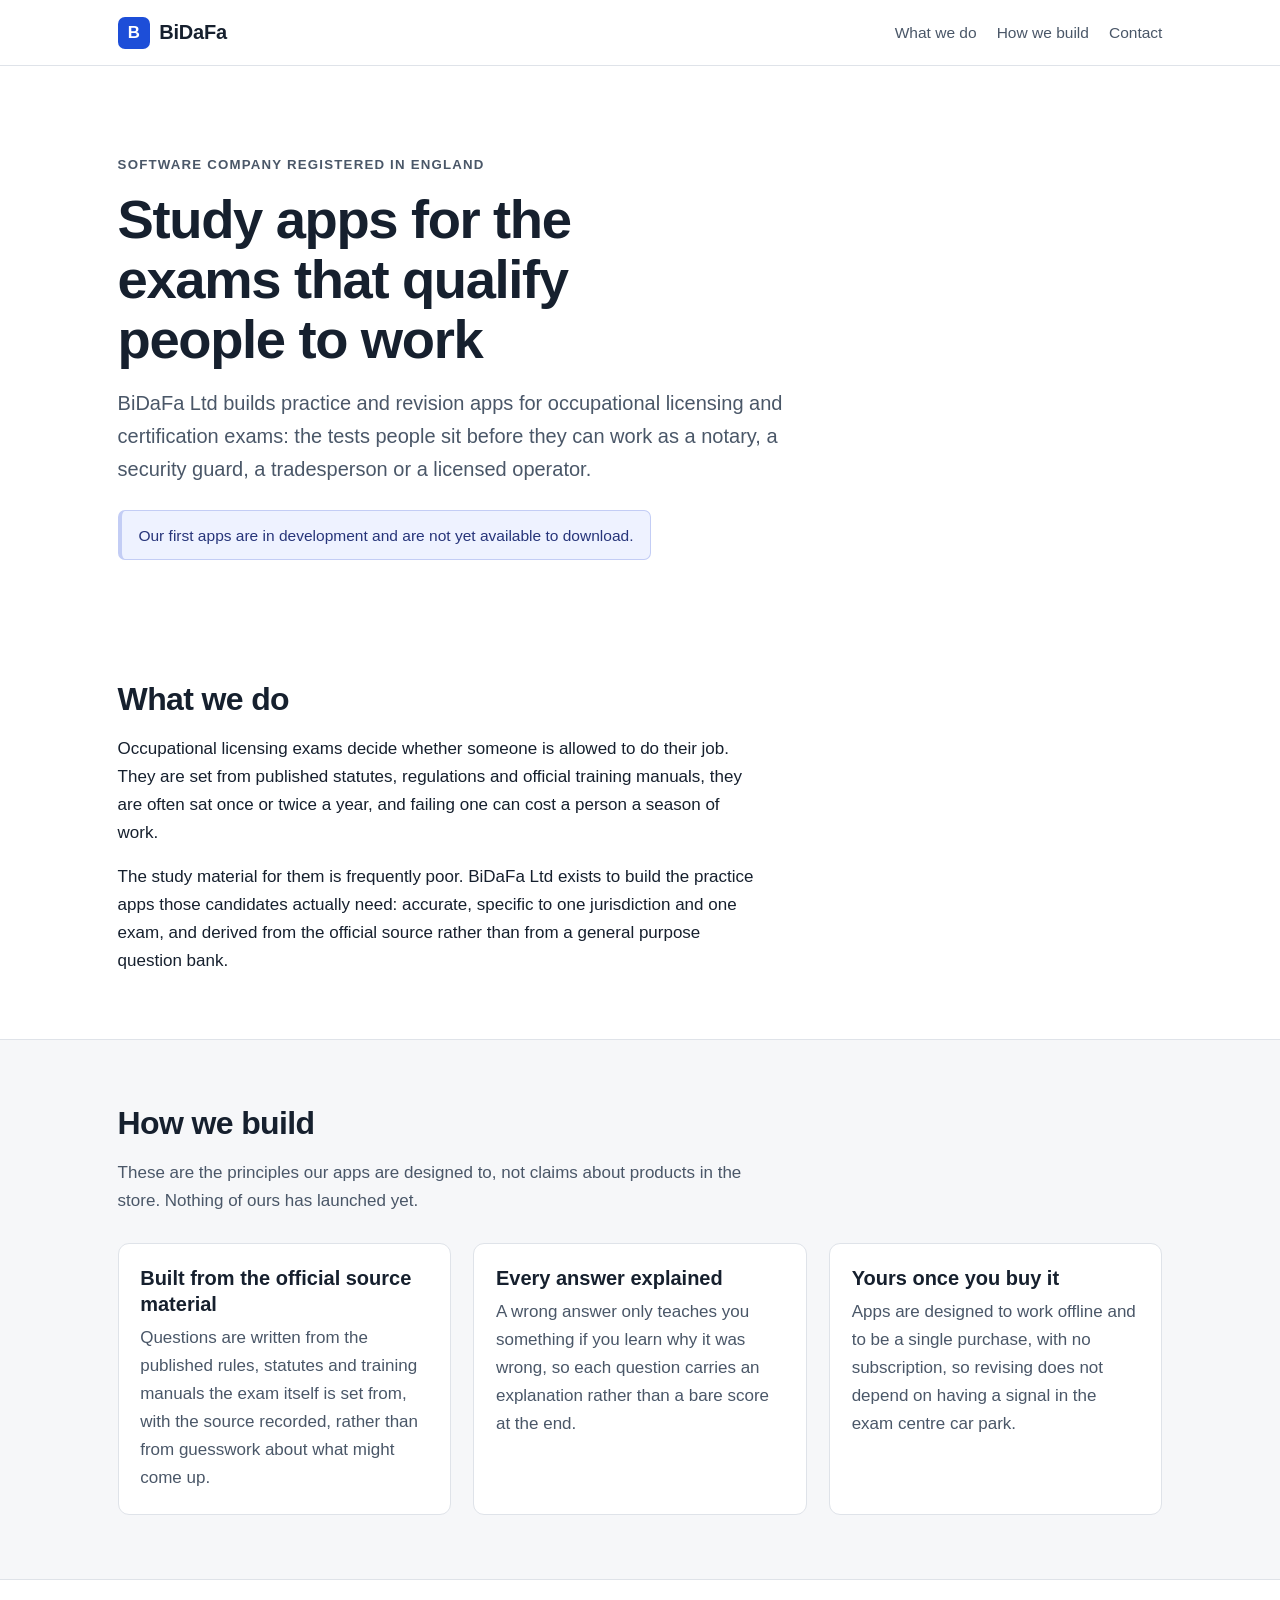
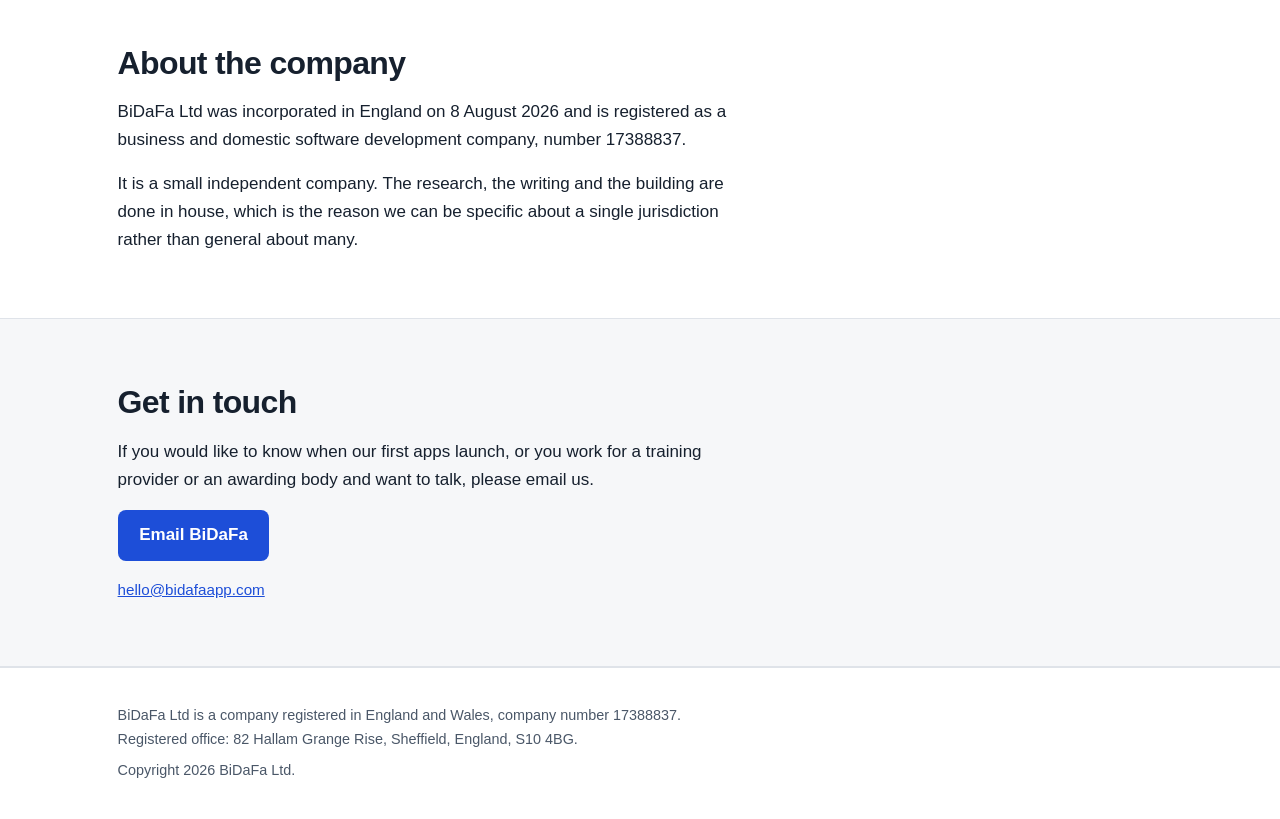
==== docs/index.html @ 407df208 "feat: v0 of the BiDaFa Ltd website, data-driven static build A clean, honest, fast landing page for " ====
<!doctype html>
<html lang="en-GB">
<head>
<meta charset="utf-8">
<meta name="viewport" content="width=device-width, initial-scale=1">

<title>BiDaFa Ltd | Practice apps for licensing and certification exams</title>
<meta name="description" content="BiDaFa Ltd is a software company registered in England, building practice and revision apps for occupational licensing and certification exams. First apps in development.">
<link rel="canonical" href="https://bidafaapp.com/">
<meta name="robots" content="index, follow">

<meta property="og:type" content="website">
<meta property="og:site_name" content="BiDaFa">
<meta property="og:locale" content="en_GB">
<meta property="og:title" content="BiDaFa Ltd | Practice apps for licensing and certification exams">
<meta property="og:description" content="BiDaFa Ltd is a software company registered in England, building practice and revision apps for occupational licensing and certification exams. First apps in development.">
<meta property="og:url" content="https://bidafaapp.com/">
<meta name="twitter:card" content="summary">

<meta name="theme-color" content="#0f172a" media="(prefers-color-scheme: dark)">
<meta name="theme-color" content="#ffffff" media="(prefers-color-scheme: light)">

<link rel="icon" href="/assets/favicon.svg" type="image/svg+xml">
<link rel="stylesheet" href="/assets/styles.css">

<script type="application/ld+json">{
  "@context": "https://schema.org",
  "@type": "Organization",
  "name": "BiDaFa",
  "legalName": "BIDAFA LTD",
  "url": "https://bidafaapp.com/",
  "email": "hello@bidafaapp.com",
  "foundingDate": "2026-08-08",
  "description": "BiDaFa Ltd is a software company registered in England, building practice and revision apps for occupational licensing and certification exams. First apps in development.",
  "identifier": {
    "@type": "PropertyValue",
    "name": "Companies House company number",
    "value": "17388837"
  },
  "address": {
    "@type": "PostalAddress",
    "streetAddress": "82 Hallam Grange Rise",
    "addressLocality": "Sheffield",
    "postalCode": "S10 4BG",
    "addressCountry": "GB"
  },
  "contactPoint": {
    "@type": "ContactPoint",
    "contactType": "customer support",
    "email": "hello@bidafaapp.com",
    "areaServed": "GB"
  }
}</script>
</head>

<body>
<a class="skip" href="#main">Skip to content</a>

<header class="site-header">
  <div class="wrap header-inner">
    <a class="brand" href="/" aria-label="BiDaFa Ltd home">
      <span class="brand-mark" aria-hidden="true">B</span>
      <span class="brand-text">BiDaFa</span>
    </a>
    <nav aria-label="Primary">
      <ul class="nav">
        <li><a href="#what-we-do">What we do</a></li>
        <li><a href="#how-we-build">How we build</a></li>
        <li><a href="#contact">Contact</a></li>
      </ul>
    </nav>
  </div>
</header>

<main id="main">

<section class="hero">
  <div class="wrap">
    <p class="eyebrow">Software company registered in England</p>
    <h1>Study apps for the exams that qualify people to work</h1>
    <p class="lead">BiDaFa Ltd builds practice and revision apps for occupational licensing and certification exams: the tests people sit before they can work as a notary, a security guard, a tradesperson or a licensed operator.</p>
    <p class="status" role="note">Our first apps are in development and are not yet available to download.</p>
  </div>
</section>

<section id="what-we-do" class="band" aria-labelledby="what-we-do-h">
  <div class="wrap prose">
    <h2 id="what-we-do-h">What we do</h2>
    <p>Occupational licensing exams decide whether someone is allowed to do their job. They are set from published statutes, regulations and official training manuals, they are often sat once or twice a year, and failing one can cost a person a season of work.</p>
    <p>The study material for them is frequently poor. BiDaFa Ltd exists to build the practice apps those candidates actually need: accurate, specific to one jurisdiction and one exam, and derived from the official source rather than from a general purpose question bank.</p>
  </div>
</section>

<section id="how-we-build" class="band band-alt" aria-labelledby="how-we-build-h">
  <div class="wrap">
    <h2 id="how-we-build-h">How we build</h2>
    <p class="section-intro">These are the principles our apps are designed to, not claims about products in the store. Nothing of ours has launched yet.</p>
    <ul class="principles">
      <li class="principle">
        <h3>Built from the official source material</h3>
        <p>Questions are written from the published rules, statutes and training manuals the exam itself is set from, with the source recorded, rather than from guesswork about what might come up.</p>
      </li>
      <li class="principle">
        <h3>Every answer explained</h3>
        <p>A wrong answer only teaches you something if you learn why it was wrong, so each question carries an explanation rather than a bare score at the end.</p>
      </li>
      <li class="principle">
        <h3>Yours once you buy it</h3>
        <p>Apps are designed to work offline and to be a single purchase, with no subscription, so revising does not depend on having a signal in the exam centre car park.</p>
      </li>
    </ul>
  </div>
</section>

<section id="about" class="band" aria-labelledby="about-h">
  <div class="wrap prose">
    <h2 id="about-h">About the company</h2>
    <p>BiDaFa Ltd was incorporated in England on 8 August 2026 and is registered as a business and domestic software development company, number 17388837.</p>
    <p>It is a small independent company. The research, the writing and the building are done in house, which is the reason we can be specific about a single jurisdiction rather than general about many.</p>
  </div>
</section>

<section id="contact" class="band band-alt" aria-labelledby="contact-h">
  <div class="wrap prose">
    <h2 id="contact-h">Get in touch</h2>
    <p>If you would like to know when our first apps launch, or you work for a training provider or an awarding body and want to talk, please email us.</p>
    <p><a class="button" href="mailto:hello@bidafaapp.com">Email BiDaFa</a></p>
    <p class="email-plain"><a href="mailto:hello@bidafaapp.com">hello@bidafaapp.com</a></p>
  </div>
</section>

</main>

<footer class="site-footer">
  <div class="wrap">
    <p class="legal">BiDaFa Ltd is a company registered in England and Wales, company number 17388837. Registered office: 82 Hallam Grange Rise, Sheffield, England, S10 4BG.</p>
    <p class="copyright">Copyright 2026 BiDaFa Ltd.</p>
  </div>
</footer>

</body>
</html>
---- assets/styles.css ----
/* BiDaFa Ltd site styles.
   No external fonts and no JavaScript: the page should render on first paint.
   Colours are defined as custom properties on :root (light) and overridden for dark. */

:root {
  --bg: #ffffff;
  --bg-alt: #f6f7f9;
  --ink: #16202e;
  --ink-soft: #4a5768;
  --rule: #dfe3e9;
  --accent: #1d4ed8;
  --accent-ink: #ffffff;
  --note-bg: #eef2ff;
  --note-ink: #27357a;
  --note-rule: #c3cdf5;

  --wrap: 68rem;
  --step-0: 1.0625rem;
  --step-1: 1.25rem;
  --step-2: 1.5rem;
  --step-3: 2rem;
  --step-4: clamp(2.1rem, 1.3rem + 3.4vw, 3.4rem);

  --font: -apple-system, BlinkMacSystemFont, "Segoe UI", Roboto, "Helvetica Neue",
          Arial, "Noto Sans", sans-serif;
}

@media (prefers-color-scheme: dark) {
  :root {
    --bg: #0f172a;
    --bg-alt: #16203a;
    --ink: #e8edf5;
    --ink-soft: #a6b3c8;
    --rule: #2a3550;
    --accent: #93b4ff;
    --accent-ink: #0f172a;
    --note-bg: #1c2a4d;
    --note-ink: #cfdcff;
    --note-rule: #38508c;
  }
}

*, *::before, *::after { box-sizing: border-box; }

html { -webkit-text-size-adjust: 100%; }

body {
  margin: 0;
  background: var(--bg);
  color: var(--ink);
  font-family: var(--font);
  font-size: var(--step-0);
  line-height: 1.65;
  -webkit-font-smoothing: antialiased;
}

.wrap {
  width: 100%;
  max-width: var(--wrap);
  margin-inline: auto;
  padding-inline: 1.35rem;
}

a { color: var(--accent); }
a:focus-visible, .button:focus-visible {
  outline: 3px solid var(--accent);
  outline-offset: 3px;
  border-radius: 3px;
}

.skip {
  position: absolute;
  left: -9999px;
}
.skip:focus {
  left: 1rem;
  top: 1rem;
  z-index: 10;
  background: var(--accent);
  color: var(--accent-ink);
  padding: 0.6rem 1rem;
  border-radius: 6px;
}

/* Header */

.site-header {
  border-bottom: 1px solid var(--rule);
  background: var(--bg);
}
.header-inner {
  display: flex;
  flex-wrap: wrap;
  gap: 0.75rem 1.5rem;
  align-items: center;
  justify-content: space-between;
  padding-block: 1rem;
}
.brand {
  display: inline-flex;
  align-items: center;
  gap: 0.6rem;
  font-weight: 700;
  font-size: var(--step-1);
  letter-spacing: -0.01em;
  color: var(--ink);
  text-decoration: none;
}
.brand-mark {
  display: grid;
  place-items: center;
  width: 2rem;
  height: 2rem;
  border-radius: 7px;
  background: var(--accent);
  color: var(--accent-ink);
  font-size: 1.05rem;
  font-weight: 700;
}
.nav {
  display: flex;
  flex-wrap: wrap;
  gap: 1.25rem;
  margin: 0;
  padding: 0;
  list-style: none;
  font-size: 0.97rem;
}
.nav a { color: var(--ink-soft); text-decoration: none; }
.nav a:hover { color: var(--accent); text-decoration: underline; }

/* Hero */

.hero { padding-block: clamp(3rem, 1.5rem + 6vw, 5.5rem) clamp(2rem, 1rem + 4vw, 3.5rem); }
.eyebrow {
  margin: 0 0 0.9rem;
  font-size: 0.83rem;
  font-weight: 600;
  letter-spacing: 0.09em;
  text-transform: uppercase;
  color: var(--ink-soft);
}
.hero h1 {
  margin: 0 0 1.1rem;
  max-width: 20ch;
  font-size: var(--step-4);
  line-height: 1.1;
  letter-spacing: -0.025em;
  font-weight: 700;
}
.lead {
  margin: 0 0 1.5rem;
  max-width: 62ch;
  font-size: var(--step-1);
  color: var(--ink-soft);
}
.status {
  display: inline-block;
  margin: 0;
  padding: 0.7rem 1.05rem;
  border: 1px solid var(--note-rule);
  border-left-width: 4px;
  border-radius: 7px;
  background: var(--note-bg);
  color: var(--note-ink);
  font-size: 0.97rem;
  font-weight: 500;
}

/* Bands */

.band { padding-block: clamp(2.5rem, 1.5rem + 4vw, 4rem); }
.band-alt { background: var(--bg-alt); border-block: 1px solid var(--rule); }

h2 {
  margin: 0 0 1rem;
  font-size: var(--step-3);
  line-height: 1.2;
  letter-spacing: -0.02em;
  font-weight: 700;
}
h3 {
  margin: 0 0 0.4rem;
  font-size: var(--step-1);
  line-height: 1.3;
  font-weight: 650;
}
.prose p { max-width: 68ch; margin: 0 0 1rem; }
.prose p:last-child { margin-bottom: 0; }
.section-intro {
  max-width: 68ch;
  margin: 0 0 1.75rem;
  color: var(--ink-soft);
}

/* Principles */

.principles {
  display: grid;
  grid-template-columns: repeat(auto-fit, minmax(16rem, 1fr));
  gap: 1.4rem;
  margin: 0;
  padding: 0;
  list-style: none;
}
.principle {
  padding: 1.35rem;
  border: 1px solid var(--rule);
  border-radius: 11px;
  background: var(--bg);
}
.principle p { margin: 0; color: var(--ink-soft); }

/* Contact */

.button {
  display: inline-block;
  padding: 0.72rem 1.35rem;
  border-radius: 8px;
  background: var(--accent);
  color: var(--accent-ink);
  font-weight: 600;
  text-decoration: none;
}
.button:hover { filter: brightness(1.08); }
.email-plain { font-size: 0.95rem; color: var(--ink-soft); }

/* Footer */

.site-footer {
  padding-block: 2.25rem;
  border-top: 1px solid var(--rule);
  background: var(--bg);
  color: var(--ink-soft);
  font-size: 0.9rem;
}
.site-footer p { margin: 0 0 0.5rem; max-width: 78ch; }
.site-footer p:last-child { margin-bottom: 0; }

@media (prefers-reduced-motion: reduce) {
  * { animation: none !important; transition: none !important; }
}
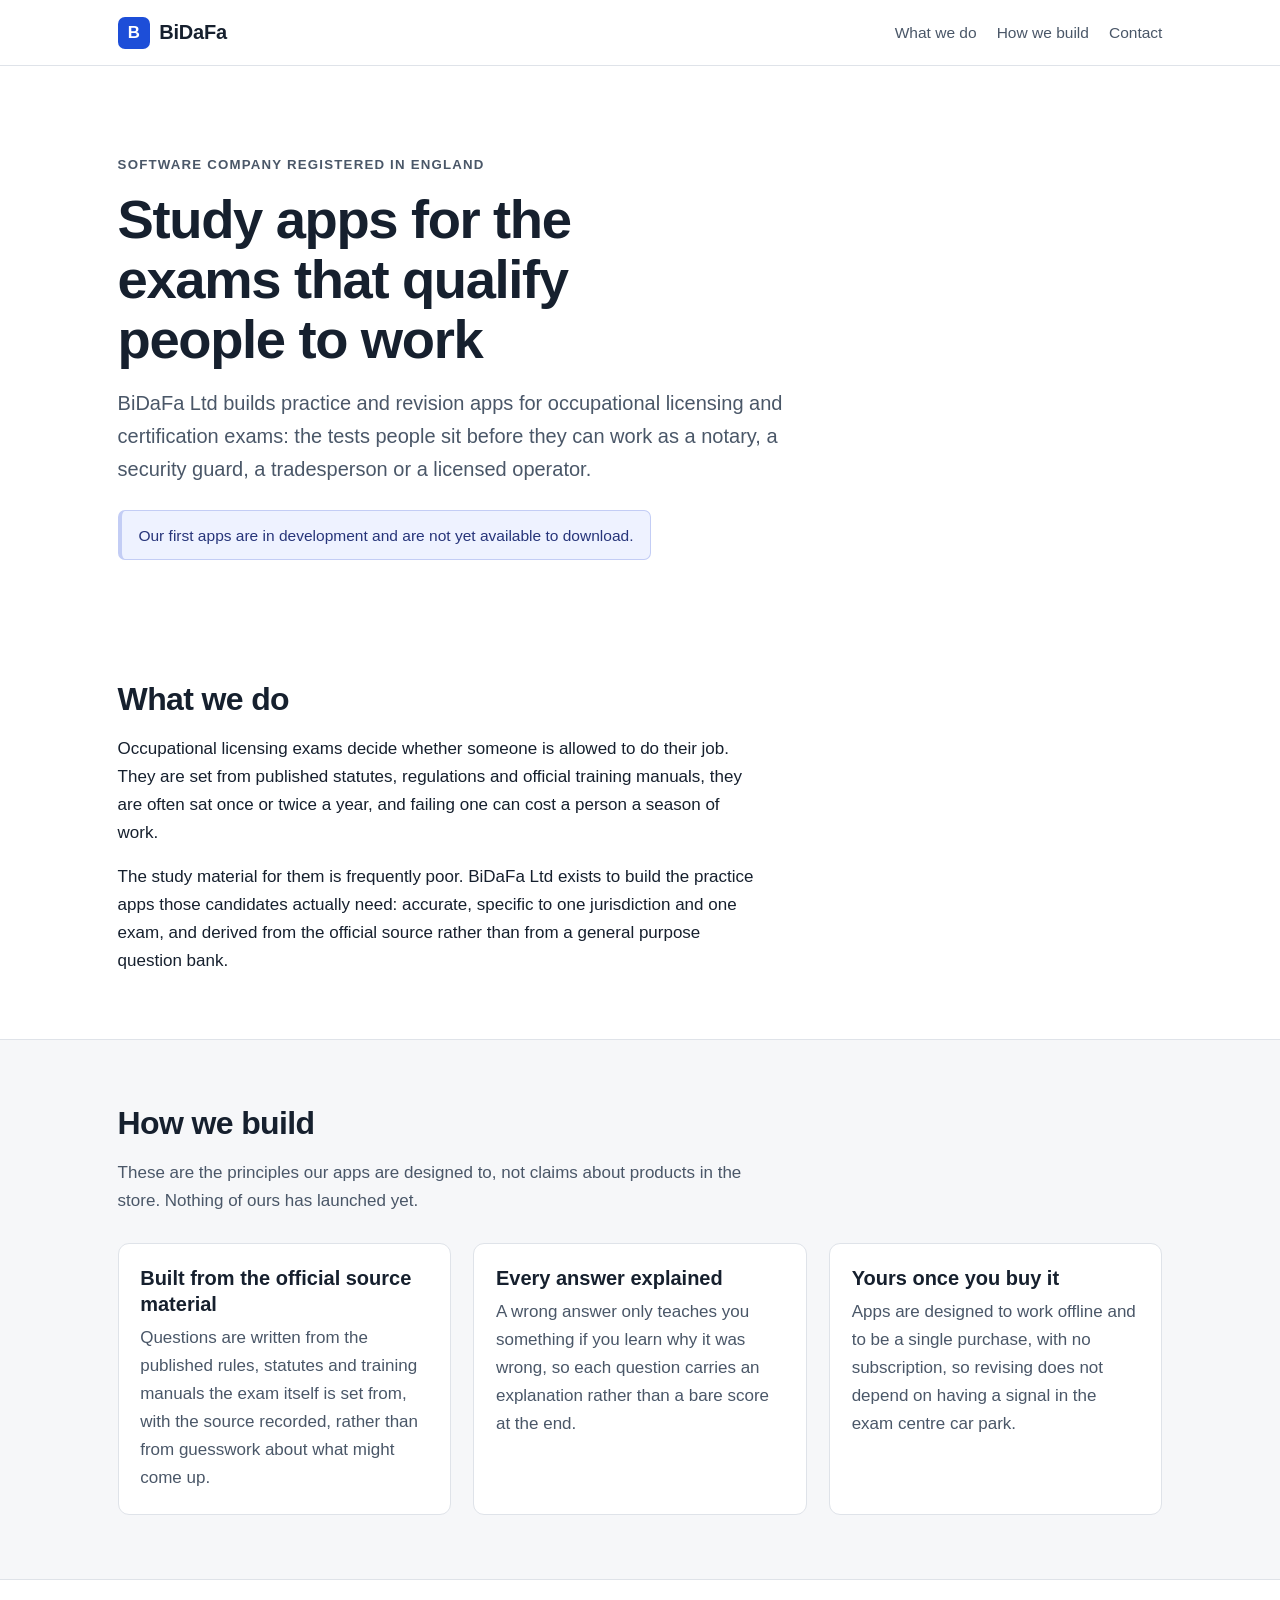
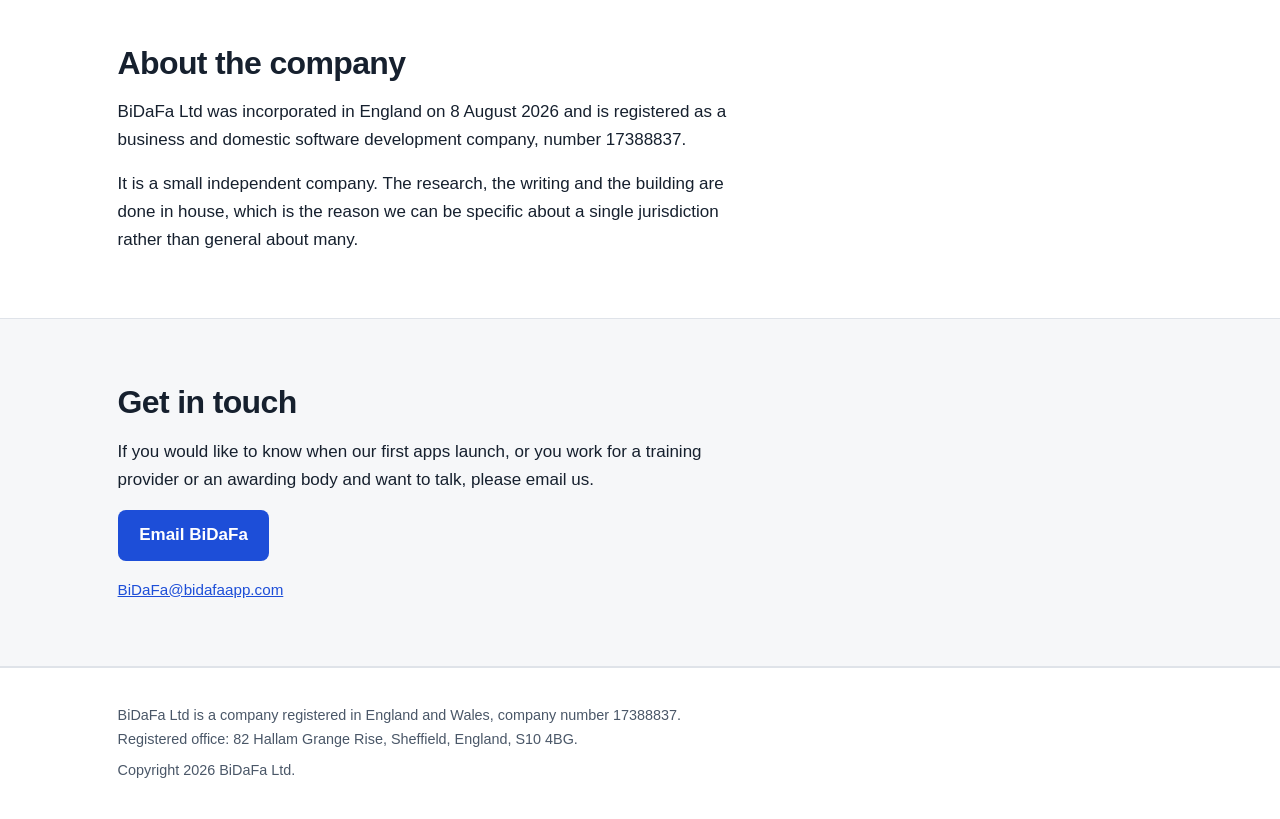
==== commit 3aaa4562: "fix: contact address is BiDaFa@bidafaapp.com, not hello@ Bijan's correction 2026-08-15: the real Goo" ====
--- a/docs/index.html
+++ b/docs/index.html
@@ -29,7 +29,7 @@
   "name": "BiDaFa",
   "legalName": "BIDAFA LTD",
   "url": "https://bidafaapp.com/",
-  "email": "hello@bidafaapp.com",
+  "email": "BiDaFa@bidafaapp.com",
   "foundingDate": "2026-08-08",
   "description": "BiDaFa Ltd is a software company registered in England, building practice and revision apps for occupational licensing and certification exams. First apps in development.",
   "identifier": {
@@ -47,7 +47,7 @@
   "contactPoint": {
     "@type": "ContactPoint",
     "contactType": "customer support",
-    "email": "hello@bidafaapp.com",
+    "email": "BiDaFa@bidafaapp.com",
     "areaServed": "GB"
   }
 }</script>
@@ -124,8 +124,8 @@
   <div class="wrap prose">
     <h2 id="contact-h">Get in touch</h2>
     <p>If you would like to know when our first apps launch, or you work for a training provider or an awarding body and want to talk, please email us.</p>
-    <p><a class="button" href="mailto:hello@bidafaapp.com">Email BiDaFa</a></p>
-    <p class="email-plain"><a href="mailto:hello@bidafaapp.com">hello@bidafaapp.com</a></p>
+    <p><a class="button" href="mailto:BiDaFa@bidafaapp.com">Email BiDaFa</a></p>
+    <p class="email-plain"><a href="mailto:BiDaFa@bidafaapp.com">BiDaFa@bidafaapp.com</a></p>
   </div>
 </section>
 
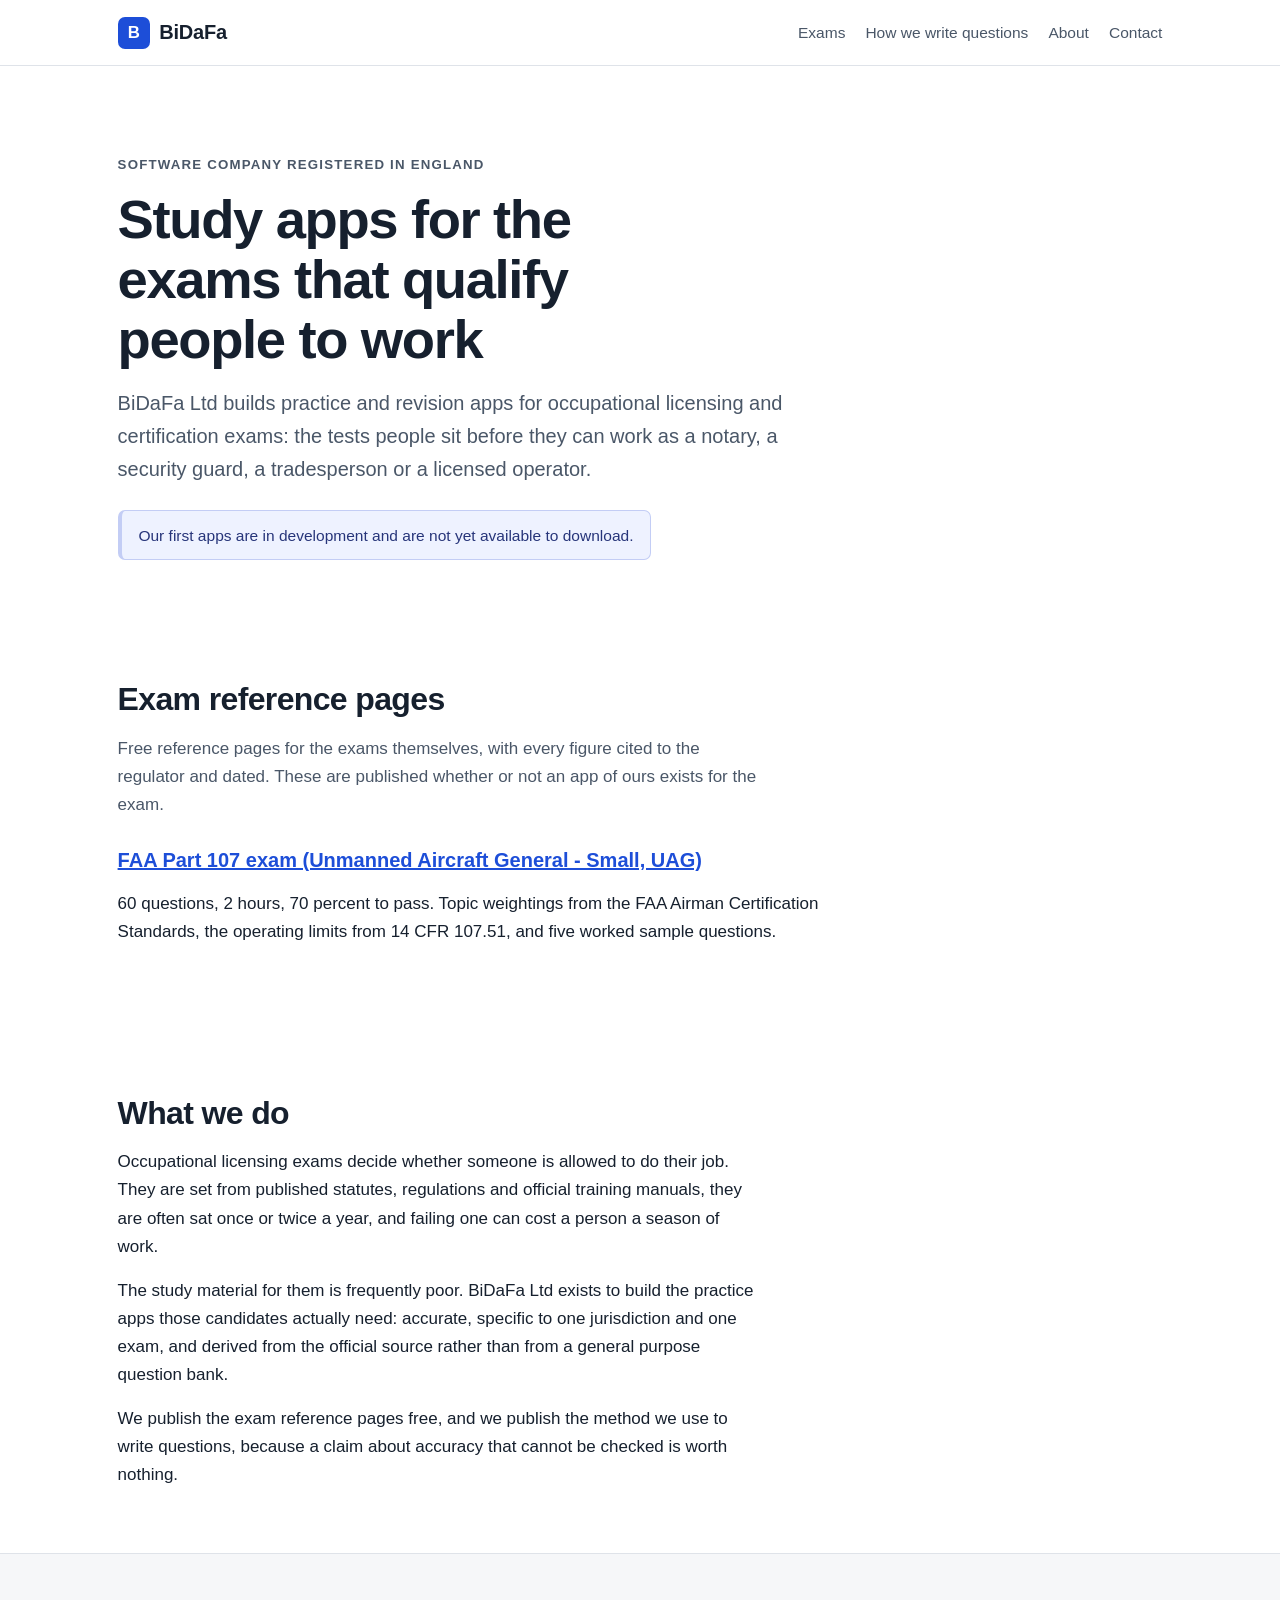
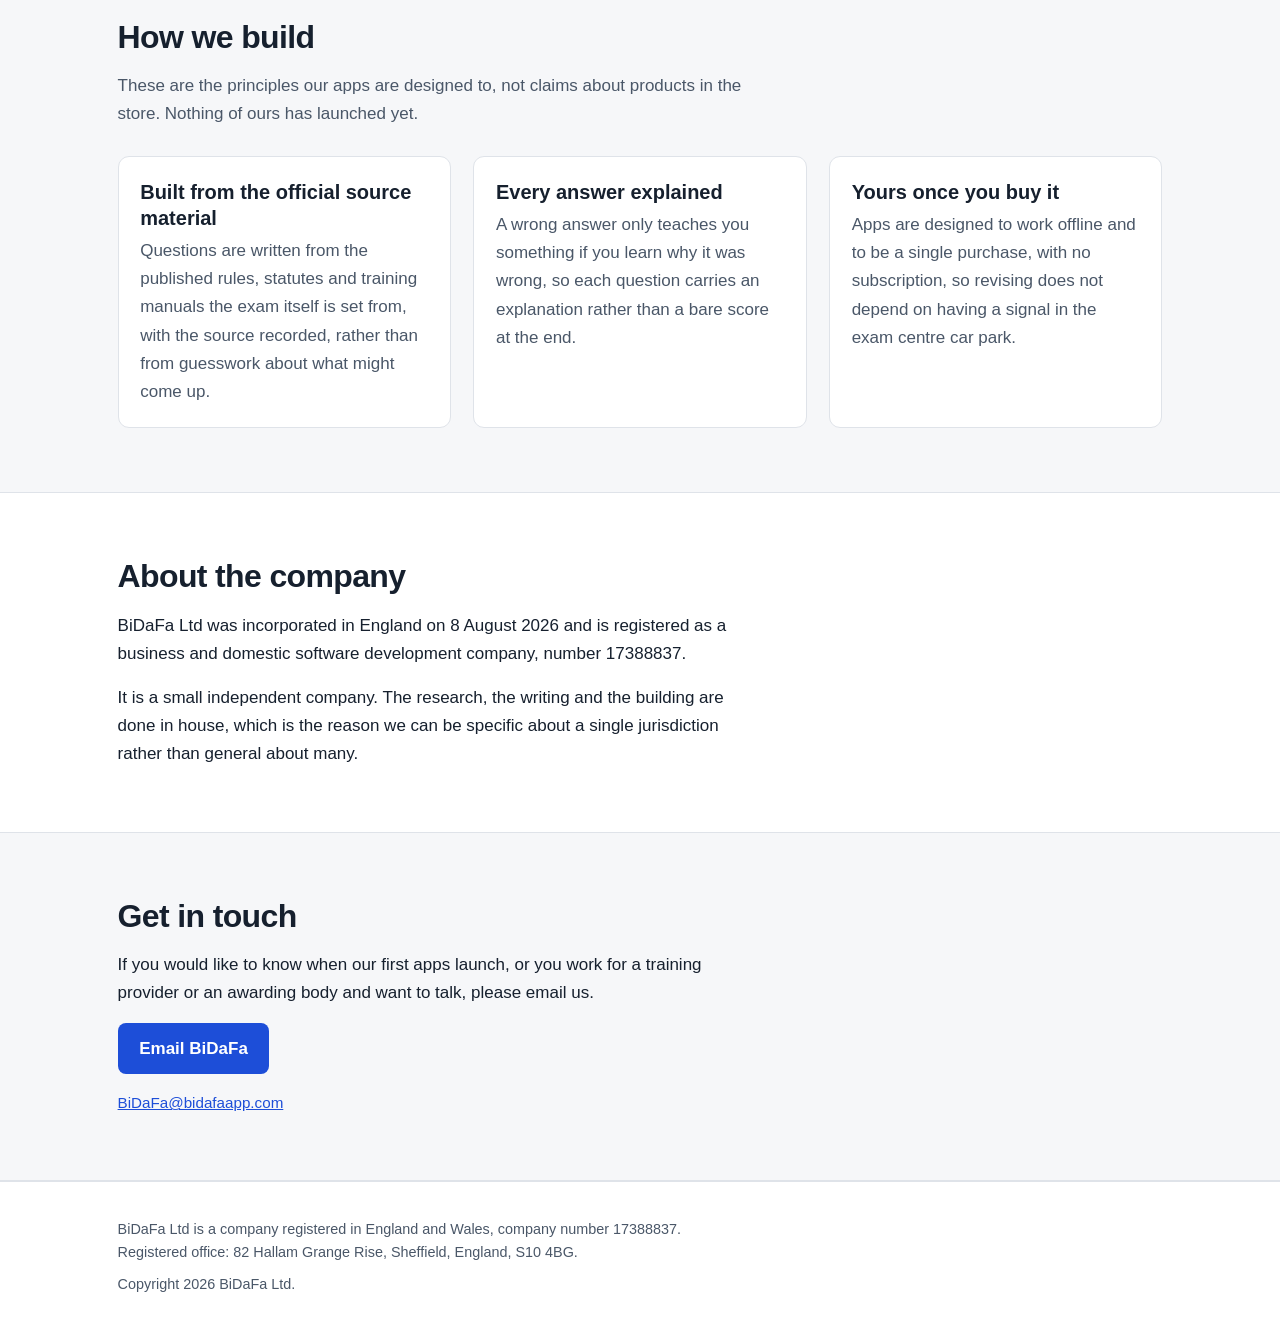
==== commit d1f37d5b: "feat(geo): exam reference layer, so assistants can cite us before we ship Goal: when someone asks an" ====
--- a/docs/index.html
+++ b/docs/index.html
@@ -5,7 +5,7 @@
 <meta name="viewport" content="width=device-width, initial-scale=1">
 
 <title>BiDaFa Ltd | Practice apps for licensing and certification exams</title>
-<meta name="description" content="BiDaFa Ltd is a software company registered in England, building practice and revision apps for occupational licensing and certification exams. First apps in development.">
+<meta name="description" content="BiDaFa Ltd is a software company registered in England, building practice and revision apps for occupational licensing and certification exams. Free, sourced reference pages for the exams themselves. First apps in development.">
 <link rel="canonical" href="https://bidafaapp.com/">
 <meta name="robots" content="index, follow">
 
@@ -13,7 +13,7 @@
 <meta property="og:site_name" content="BiDaFa">
 <meta property="og:locale" content="en_GB">
 <meta property="og:title" content="BiDaFa Ltd | Practice apps for licensing and certification exams">
-<meta property="og:description" content="BiDaFa Ltd is a software company registered in England, building practice and revision apps for occupational licensing and certification exams. First apps in development.">
+<meta property="og:description" content="BiDaFa Ltd is a software company registered in England, building practice and revision apps for occupational licensing and certification exams. Free, sourced reference pages for the exams themselves. First apps in development.">
 <meta property="og:url" content="https://bidafaapp.com/">
 <meta name="twitter:card" content="summary">
 
@@ -25,31 +25,64 @@
 
 <script type="application/ld+json">{
   "@context": "https://schema.org",
-  "@type": "Organization",
-  "name": "BiDaFa",
-  "legalName": "BIDAFA LTD",
-  "url": "https://bidafaapp.com/",
-  "email": "BiDaFa@bidafaapp.com",
-  "foundingDate": "2026-08-08",
-  "description": "BiDaFa Ltd is a software company registered in England, building practice and revision apps for occupational licensing and certification exams. First apps in development.",
-  "identifier": {
-    "@type": "PropertyValue",
-    "name": "Companies House company number",
-    "value": "17388837"
-  },
-  "address": {
-    "@type": "PostalAddress",
-    "streetAddress": "82 Hallam Grange Rise",
-    "addressLocality": "Sheffield",
-    "postalCode": "S10 4BG",
-    "addressCountry": "GB"
-  },
-  "contactPoint": {
-    "@type": "ContactPoint",
-    "contactType": "customer support",
-    "email": "BiDaFa@bidafaapp.com",
-    "areaServed": "GB"
-  }
+  "@graph": [
+    {
+      "@type": "Organization",
+      "@id": "https://bidafaapp.com/#organization",
+      "name": "BiDaFa",
+      "legalName": "BIDAFA LTD",
+      "url": "https://bidafaapp.com/",
+      "email": "BiDaFa@bidafaapp.com",
+      "foundingDate": "2026-08-08",
+      "description": "BiDaFa Ltd is a software company registered in England, building practice and revision apps for occupational licensing and certification exams. Free, sourced reference pages for the exams themselves. First apps in development.",
+      "identifier": {
+        "@type": "PropertyValue",
+        "name": "Companies House company number",
+        "value": "17388837"
+      },
+      "address": {
+        "@type": "PostalAddress",
+        "streetAddress": "82 Hallam Grange Rise",
+        "addressLocality": "Sheffield",
+        "postalCode": "S10 4BG",
+        "addressCountry": "GB"
+      },
+      "contactPoint": {
+        "@type": "ContactPoint",
+        "contactType": "customer support",
+        "email": "BiDaFa@bidafaapp.com",
+        "areaServed": "GB"
+      },
+      "sameAs": [
+        "https://find-and-update.company-information.service.gov.uk/company/17388837"
+      ]
+    },
+    {
+      "@type": "WebSite",
+      "@id": "https://bidafaapp.com/#website",
+      "url": "https://bidafaapp.com/",
+      "name": "BiDaFa",
+      "inLanguage": "en-GB",
+      "publisher": {
+        "@id": "https://bidafaapp.com/#organization"
+      }
+    },
+    {
+      "@type": "WebPage",
+      "@id": "https://bidafaapp.com/#page",
+      "url": "https://bidafaapp.com/",
+      "name": "BiDaFa Ltd | Practice apps for licensing and certification exams",
+      "headline": "BiDaFa Ltd | Practice apps for licensing and certification exams",
+      "description": "BiDaFa Ltd is a software company registered in England, building practice and revision apps for occupational licensing and certification exams. Free, sourced reference pages for the exams themselves. First apps in development.",
+      "inLanguage": "en-GB",
+      "isPartOf": {
+        "@id": "https://bidafaapp.com/#website"
+      },
+      "publisher": {
+        "@id": "https://bidafaapp.com/#organization"
+      }
+    }
+  ]
 }</script>
 </head>
 
@@ -64,9 +97,10 @@
     </a>
     <nav aria-label="Primary">
       <ul class="nav">
-        <li><a href="#what-we-do">What we do</a></li>
-        <li><a href="#how-we-build">How we build</a></li>
-        <li><a href="#contact">Contact</a></li>
+        <li><a href="/exams/faa-part-107/">Exams</a></li>
+        <li><a href="/how-we-write-questions/">How we write questions</a></li>
+        <li><a href="/#about">About</a></li>
+        <li><a href="/#contact">Contact</a></li>
       </ul>
     </nav>
   </div>
@@ -83,11 +117,25 @@
   </div>
 </section>
 
+<section id="exams" class="band" aria-labelledby="exams-h">
+  <div class="wrap">
+    <h2 id="exams-h">Exam reference pages</h2>
+    <p class="section-intro">Free reference pages for the exams themselves, with every figure cited to the regulator and dated. These are published whether or not an app of ours exists for the exam.</p>
+    <ul class="exam-list">
+      <li>
+        <h3><a href="/exams/faa-part-107/">FAA Part 107 exam (Unmanned Aircraft General - Small, UAG)</a></h3>
+        <p>60 questions, 2 hours, 70 percent to pass. Topic weightings from the FAA Airman Certification Standards, the operating limits from 14 CFR 107.51, and five worked sample questions.</p>
+      </li>
+    </ul>
+  </div>
+</section>
+
 <section id="what-we-do" class="band" aria-labelledby="what-we-do-h">
   <div class="wrap prose">
     <h2 id="what-we-do-h">What we do</h2>
     <p>Occupational licensing exams decide whether someone is allowed to do their job. They are set from published statutes, regulations and official training manuals, they are often sat once or twice a year, and failing one can cost a person a season of work.</p>
     <p>The study material for them is frequently poor. BiDaFa Ltd exists to build the practice apps those candidates actually need: accurate, specific to one jurisdiction and one exam, and derived from the official source rather than from a general purpose question bank.</p>
+    <p>We publish the exam reference pages free, and we publish the method we use to write questions, because a claim about accuracy that cannot be checked is worth nothing.</p>
   </div>
 </section>
 
--- a/assets/styles.css
+++ b/assets/styles.css
@@ -240,3 +240,51 @@
 @media (prefers-reduced-motion: reduce) {
   * { animation: none !important; transition: none !important; }
 }
+
+/* Exam reference pages.
+   Deliberately minimal. The audience for these pages is machine readers, so the effort
+   goes into the markup and the sourcing, not the presentation. This block exists only so
+   that a table of facts is legible rather than collapsed, because a page that renders as
+   broken reads as low quality to a human reviewer too. */
+
+.facts {
+  width: 100%;
+  border-collapse: collapse;
+  margin-block: 1rem 0.75rem;
+  font-size: 0.95rem;
+}
+.facts th,
+.facts td {
+  border: 1px solid var(--rule);
+  padding: 0.5rem 0.7rem;
+  text-align: left;
+  vertical-align: top;
+}
+.facts thead th { background: var(--bg); font-weight: 600; }
+.facts tbody th { font-weight: 600; width: 30%; }
+
+.meta { margin: 0; }
+.meta dt { font-weight: 600; margin-top: 0.6rem; }
+.meta dd { margin: 0.15rem 0 0; }
+
+.note { font-size: 0.9rem; color: var(--ink-soft); max-width: 78ch; }
+
+.exam-list { list-style: none; padding: 0; }
+.exam-list li { margin-bottom: 1.25rem; }
+.exam-list p { max-width: 78ch; }
+
+.sample {
+  border: 1px solid var(--rule);
+  border-radius: 8px;
+  padding: 0.9rem 1.1rem;
+  margin-block: 1rem;
+}
+.sample-q { font-weight: 600; max-width: 78ch; }
+.sample-options { margin: 0.4rem 0 0.8rem 1.2rem; }
+.sample-meta { margin: 0; }
+.sample-meta dt { font-weight: 600; margin-top: 0.5rem; font-size: 0.9rem; color: var(--ink-soft); }
+.sample-meta dd { margin: 0.1rem 0 0; max-width: 78ch; }
+
+.sources { padding-left: 1.1rem; }
+.sources li { margin-bottom: 0.7rem; max-width: 88ch; }
+.source-note { display: block; font-size: 0.9rem; color: var(--ink-soft); }
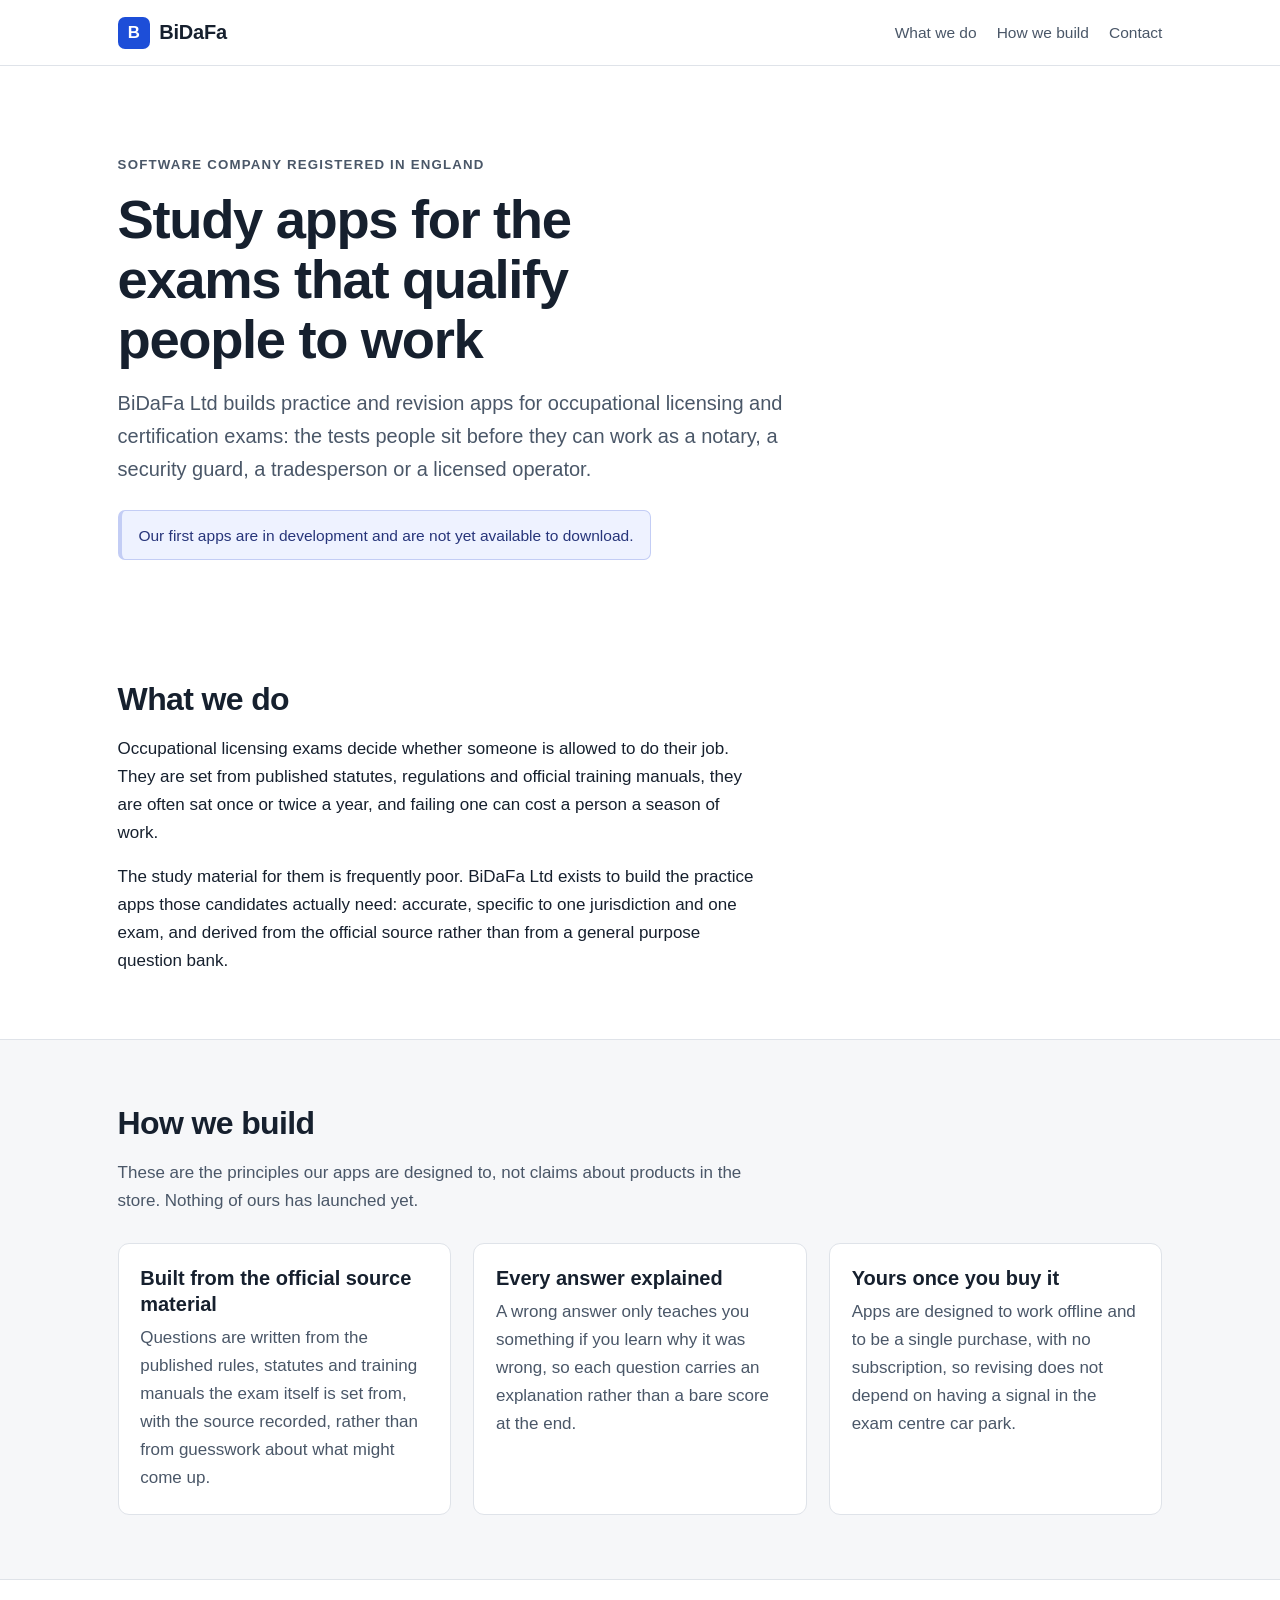
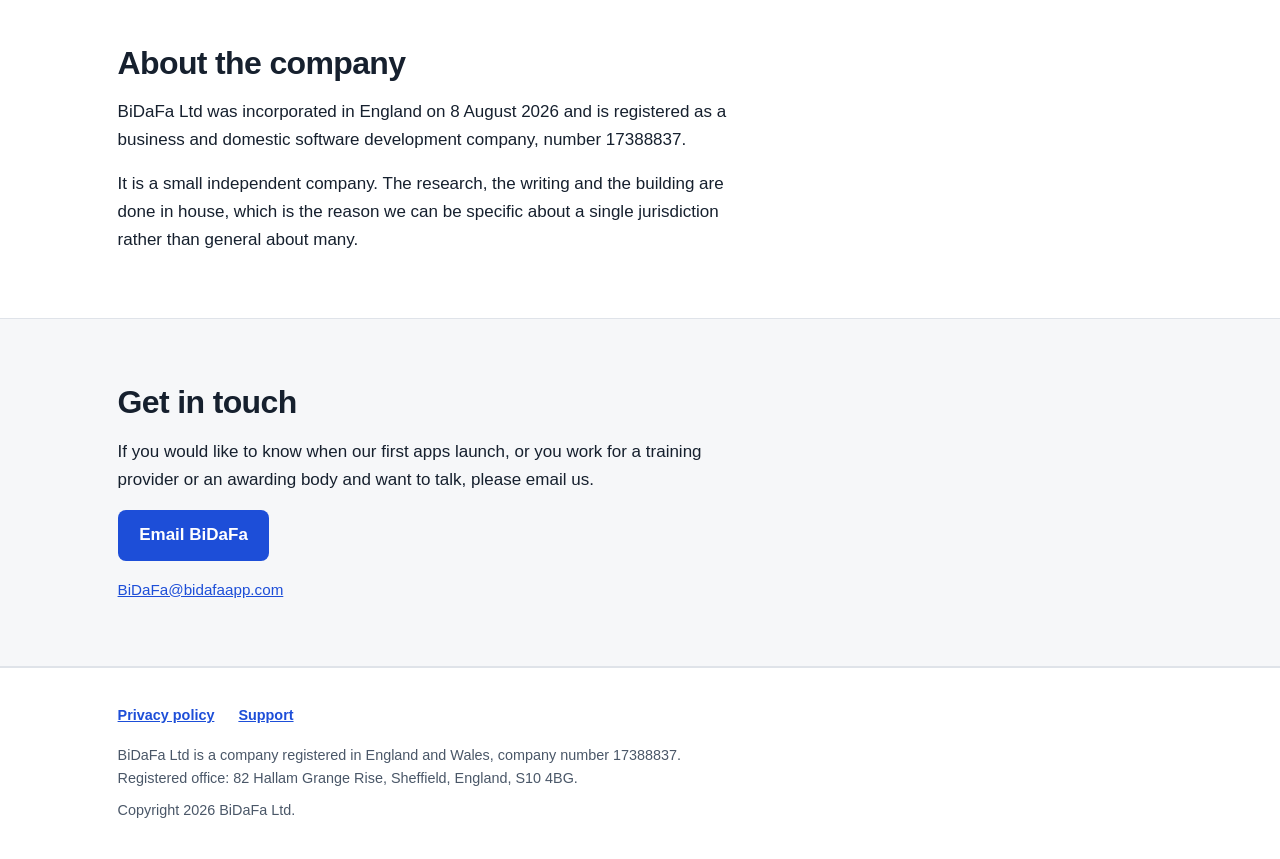
==== commit 80c821fb: "feat: privacy and support pages, the two links Apple requires on a listing Apple requires a privacy " ====
--- a/docs/index.html
+++ b/docs/index.html
@@ -5,7 +5,7 @@
 <meta name="viewport" content="width=device-width, initial-scale=1">
 
 <title>BiDaFa Ltd | Practice apps for licensing and certification exams</title>
-<meta name="description" content="BiDaFa Ltd is a software company registered in England, building practice and revision apps for occupational licensing and certification exams. Free, sourced reference pages for the exams themselves. First apps in development.">
+<meta name="description" content="BiDaFa Ltd is a software company registered in England, building practice and revision apps for occupational licensing and certification exams. First apps in development.">
 <link rel="canonical" href="https://bidafaapp.com/">
 <meta name="robots" content="index, follow">
 
@@ -13,7 +13,7 @@
 <meta property="og:site_name" content="BiDaFa">
 <meta property="og:locale" content="en_GB">
 <meta property="og:title" content="BiDaFa Ltd | Practice apps for licensing and certification exams">
-<meta property="og:description" content="BiDaFa Ltd is a software company registered in England, building practice and revision apps for occupational licensing and certification exams. Free, sourced reference pages for the exams themselves. First apps in development.">
+<meta property="og:description" content="BiDaFa Ltd is a software company registered in England, building practice and revision apps for occupational licensing and certification exams. First apps in development.">
 <meta property="og:url" content="https://bidafaapp.com/">
 <meta name="twitter:card" content="summary">
 
@@ -25,64 +25,31 @@
 
 <script type="application/ld+json">{
   "@context": "https://schema.org",
-  "@graph": [
-    {
-      "@type": "Organization",
-      "@id": "https://bidafaapp.com/#organization",
-      "name": "BiDaFa",
-      "legalName": "BIDAFA LTD",
-      "url": "https://bidafaapp.com/",
-      "email": "BiDaFa@bidafaapp.com",
-      "foundingDate": "2026-08-08",
-      "description": "BiDaFa Ltd is a software company registered in England, building practice and revision apps for occupational licensing and certification exams. Free, sourced reference pages for the exams themselves. First apps in development.",
-      "identifier": {
-        "@type": "PropertyValue",
-        "name": "Companies House company number",
-        "value": "17388837"
-      },
-      "address": {
-        "@type": "PostalAddress",
-        "streetAddress": "82 Hallam Grange Rise",
-        "addressLocality": "Sheffield",
-        "postalCode": "S10 4BG",
-        "addressCountry": "GB"
-      },
-      "contactPoint": {
-        "@type": "ContactPoint",
-        "contactType": "customer support",
-        "email": "BiDaFa@bidafaapp.com",
-        "areaServed": "GB"
-      },
-      "sameAs": [
-        "https://find-and-update.company-information.service.gov.uk/company/17388837"
-      ]
-    },
-    {
-      "@type": "WebSite",
-      "@id": "https://bidafaapp.com/#website",
-      "url": "https://bidafaapp.com/",
-      "name": "BiDaFa",
-      "inLanguage": "en-GB",
-      "publisher": {
-        "@id": "https://bidafaapp.com/#organization"
-      }
-    },
-    {
-      "@type": "WebPage",
-      "@id": "https://bidafaapp.com/#page",
-      "url": "https://bidafaapp.com/",
-      "name": "BiDaFa Ltd | Practice apps for licensing and certification exams",
-      "headline": "BiDaFa Ltd | Practice apps for licensing and certification exams",
-      "description": "BiDaFa Ltd is a software company registered in England, building practice and revision apps for occupational licensing and certification exams. Free, sourced reference pages for the exams themselves. First apps in development.",
-      "inLanguage": "en-GB",
-      "isPartOf": {
-        "@id": "https://bidafaapp.com/#website"
-      },
-      "publisher": {
-        "@id": "https://bidafaapp.com/#organization"
-      }
-    }
-  ]
+  "@type": "Organization",
+  "name": "BiDaFa",
+  "legalName": "BIDAFA LTD",
+  "url": "https://bidafaapp.com/",
+  "email": "BiDaFa@bidafaapp.com",
+  "foundingDate": "2026-08-08",
+  "description": "BiDaFa Ltd is a software company registered in England, building practice and revision apps for occupational licensing and certification exams. First apps in development.",
+  "identifier": {
+    "@type": "PropertyValue",
+    "name": "Companies House company number",
+    "value": "17388837"
+  },
+  "address": {
+    "@type": "PostalAddress",
+    "streetAddress": "82 Hallam Grange Rise",
+    "addressLocality": "Sheffield",
+    "postalCode": "S10 4BG",
+    "addressCountry": "GB"
+  },
+  "contactPoint": {
+    "@type": "ContactPoint",
+    "contactType": "customer support",
+    "email": "BiDaFa@bidafaapp.com",
+    "areaServed": "GB"
+  }
 }</script>
 </head>
 
@@ -97,10 +64,9 @@
     </a>
     <nav aria-label="Primary">
       <ul class="nav">
-        <li><a href="/exams/faa-part-107/">Exams</a></li>
-        <li><a href="/how-we-write-questions/">How we write questions</a></li>
-        <li><a href="/#about">About</a></li>
-        <li><a href="/#contact">Contact</a></li>
+        <li><a href="#what-we-do">What we do</a></li>
+        <li><a href="#how-we-build">How we build</a></li>
+        <li><a href="#contact">Contact</a></li>
       </ul>
     </nav>
   </div>
@@ -117,25 +83,11 @@
   </div>
 </section>
 
-<section id="exams" class="band" aria-labelledby="exams-h">
-  <div class="wrap">
-    <h2 id="exams-h">Exam reference pages</h2>
-    <p class="section-intro">Free reference pages for the exams themselves, with every figure cited to the regulator and dated. These are published whether or not an app of ours exists for the exam.</p>
-    <ul class="exam-list">
-      <li>
-        <h3><a href="/exams/faa-part-107/">FAA Part 107 exam (Unmanned Aircraft General - Small, UAG)</a></h3>
-        <p>60 questions, 2 hours, 70 percent to pass. Topic weightings from the FAA Airman Certification Standards, the operating limits from 14 CFR 107.51, and five worked sample questions.</p>
-      </li>
-    </ul>
-  </div>
-</section>
-
 <section id="what-we-do" class="band" aria-labelledby="what-we-do-h">
   <div class="wrap prose">
     <h2 id="what-we-do-h">What we do</h2>
     <p>Occupational licensing exams decide whether someone is allowed to do their job. They are set from published statutes, regulations and official training manuals, they are often sat once or twice a year, and failing one can cost a person a season of work.</p>
     <p>The study material for them is frequently poor. BiDaFa Ltd exists to build the practice apps those candidates actually need: accurate, specific to one jurisdiction and one exam, and derived from the official source rather than from a general purpose question bank.</p>
-    <p>We publish the exam reference pages free, and we publish the method we use to write questions, because a claim about accuracy that cannot be checked is worth nothing.</p>
   </div>
 </section>
 
@@ -181,6 +133,12 @@
 
 <footer class="site-footer">
   <div class="wrap">
+    <nav class="footer-links" aria-label="Legal and support">
+      <ul>
+        <li><a href="/privacy/">Privacy policy</a></li>
+        <li><a href="/support/">Support</a></li>
+      </ul>
+    </nav>
     <p class="legal">BiDaFa Ltd is a company registered in England and Wales, company number 17388837. Registered office: 82 Hallam Grange Rise, Sheffield, England, S10 4BG.</p>
     <p class="copyright">Copyright 2026 BiDaFa Ltd.</p>
   </div>
--- a/assets/styles.css
+++ b/assets/styles.css
@@ -241,50 +241,40 @@
   * { animation: none !important; transition: none !important; }
 }
 
-/* Exam reference pages.
-   Deliberately minimal. The audience for these pages is machine readers, so the effort
-   goes into the markup and the sourcing, not the presentation. This block exists only so
-   that a table of facts is legible rather than collapsed, because a page that renders as
-   broken reads as low quality to a human reviewer too. */
-
-.facts {
-  width: 100%;
-  border-collapse: collapse;
-  margin-block: 1rem 0.75rem;
-  font-size: 0.95rem;
-}
-.facts th,
-.facts td {
-  border: 1px solid var(--rule);
-  padding: 0.5rem 0.7rem;
-  text-align: left;
-  vertical-align: top;
-}
-.facts thead th { background: var(--bg); font-weight: 600; }
-.facts tbody th { font-weight: 600; width: 30%; }
-
-.meta { margin: 0; }
-.meta dt { font-weight: 600; margin-top: 0.6rem; }
-.meta dd { margin: 0.15rem 0 0; }
-
-.note { font-size: 0.9rem; color: var(--ink-soft); max-width: 78ch; }
-
-.exam-list { list-style: none; padding: 0; }
-.exam-list li { margin-bottom: 1.25rem; }
-.exam-list p { max-width: 78ch; }
-
-.sample {
-  border: 1px solid var(--rule);
-  border-radius: 8px;
-  padding: 0.9rem 1.1rem;
-  margin-block: 1rem;
-}
-.sample-q { font-weight: 600; max-width: 78ch; }
-.sample-options { margin: 0.4rem 0 0.8rem 1.2rem; }
-.sample-meta { margin: 0; }
-.sample-meta dt { font-weight: 600; margin-top: 0.5rem; font-size: 0.9rem; color: var(--ink-soft); }
-.sample-meta dd { margin: 0.1rem 0 0; max-width: 78ch; }
-
-.sources { padding-left: 1.1rem; }
-.sources li { margin-bottom: 0.7rem; max-width: 88ch; }
-.source-note { display: block; font-size: 0.9rem; color: var(--ink-soft); }
+/* Document pages (privacy, support) */
+
+.doc-date { padding-block: 1.25rem; border-bottom: 1px solid var(--rule); }
+.doc-date p { margin: 0; color: var(--ink-soft); font-size: 0.95rem; }
+.doc-date time { color: var(--ink); font-weight: 600; }
+
+.facts-list {
+  display: grid;
+  grid-template-columns: minmax(9rem, auto) 1fr;
+  gap: 0.4rem 1.25rem;
+  max-width: 68ch;
+  margin: 0 0 1rem;
+}
+.facts-list dt { color: var(--ink-soft); }
+.facts-list dd { margin: 0; }
+
+@media (max-width: 32rem) {
+  .facts-list { grid-template-columns: 1fr; gap: 0.1rem; }
+  .facts-list dd { margin-bottom: 0.6rem; }
+}
+
+.steps, .points { max-width: 68ch; margin: 0 0 1rem; padding-left: 1.4rem; }
+.steps li, .points li { margin-bottom: 0.5rem; }
+.steps li:last-child, .points li:last-child { margin-bottom: 0; }
+
+/* Footer navigation. The privacy and support links are what an app store listing points
+   at, so they appear on every page rather than only on the home page. */
+
+.footer-links ul {
+  display: flex;
+  flex-wrap: wrap;
+  gap: 0.5rem 1.5rem;
+  margin: 0 0 1rem;
+  padding: 0;
+  list-style: none;
+}
+.footer-links a { font-weight: 600; }
